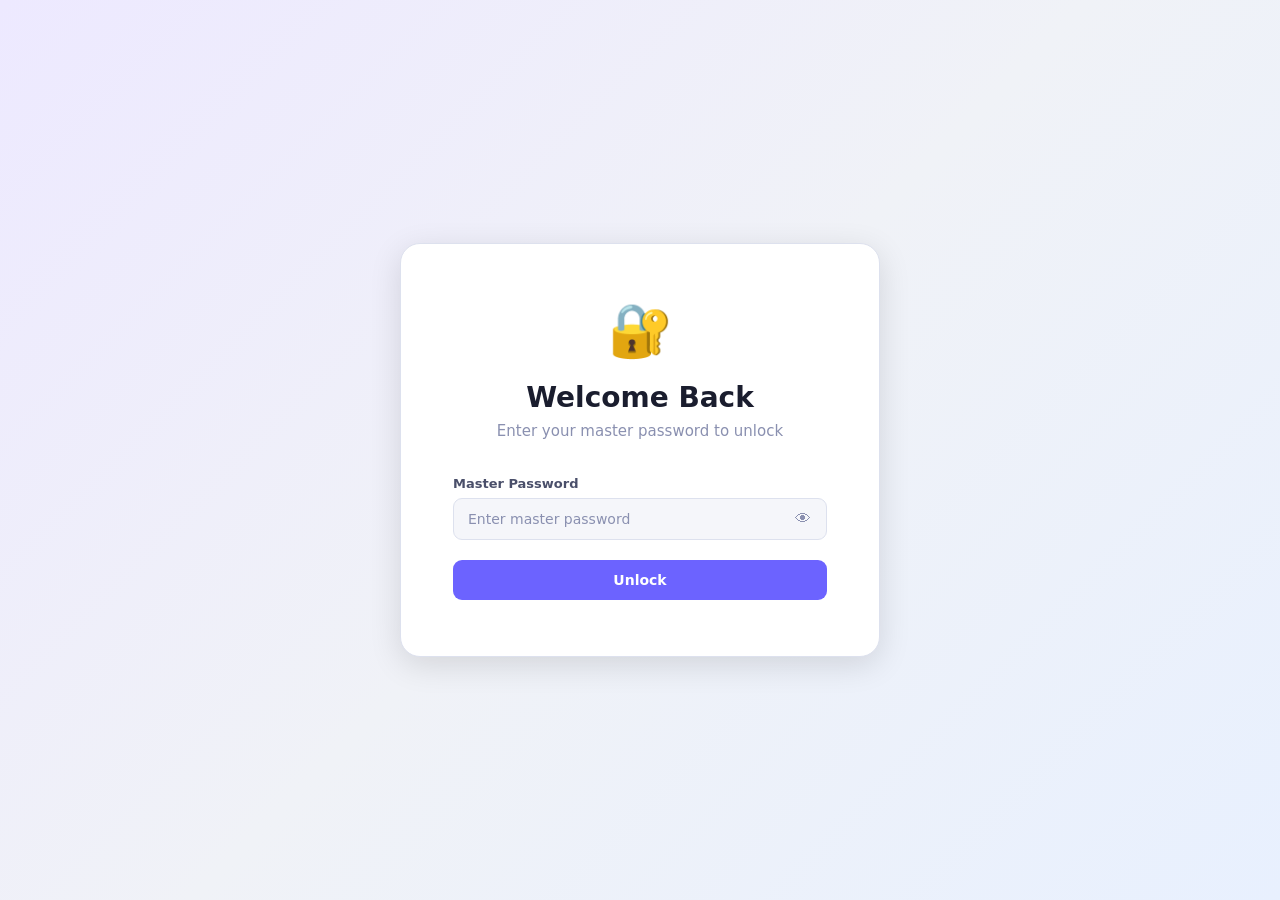
==== frontend/login/login.html @ 9bb3dfaf "Separation of concerns in code" ====
<!DOCTYPE html>
<html lang="en">
<head>
  <meta charset="UTF-8" />
  <meta name="viewport" content="width=device-width, initial-scale=1.0"/>
  <title>VaultKey — Login</title>
  <link rel="stylesheet" href="../shared/base.css" />
  <link rel="stylesheet" href="login.css" />
</head>
<body>

  <div class="login-page">
    <div class="login-card">

      <div class="login-logo">🔐</div>
      <h1 id="auth-title">Welcome Back</h1>
      <p id="auth-subtitle" class="subtitle">Enter your master password to unlock</p>

      <div class="form-group">
        <label for="master-password">Master Password</label>
        <div class="input-wrap">
          <input
            type="password"
            id="master-password"
            placeholder="Enter master password"
            autocomplete="current-password"
          />
          <button class="toggle-pw" onclick="toggleVisibility('master-password', this)">👁</button>
        </div>
      </div>

      <div class="form-group" id="confirm-group" style="display:none">
        <label for="confirm-password">Confirm Password</label>
        <div class="input-wrap">
          <input
            type="password"
            id="confirm-password"
            placeholder="Confirm master password"
          />
          <button class="toggle-pw" onclick="toggleVisibility('confirm-password', this)">👁</button>
        </div>
      </div>

      <div id="auth-error" class="error-msg" style="display:none"></div>

      <button id="auth-btn" class="btn btn-primary btn-full" onclick="handleAuth()">
        Unlock
      </button>

    </div>
  </div>

  <div id="toast" class="toast"></div>

  <script src="../shared/utils.js"></script>
  <script src="login.js"></script>
</body>
</html>
---- frontend/shared/base.css ----
/* ── Reset ───────────────────────────────────────────────────── */
*, *::before, *::after { box-sizing: border-box; margin: 0; padding: 0; }

/* ── Design Tokens ───────────────────────────────────────────── */
:root {
  --bg:          #f0f2f7;
  --surface:     #ffffff;
  --surface2:    #f5f6fa;
  --border:      #dde1ee;
  --border-focus:#6c63ff;
  --primary:     #6c63ff;
  --primary-h:   #5a52e0;
  --primary-lt:  #ede9ff;
  --danger:      #e05c5c;
  --danger-lt:   #fdeaea;
  --text:        #1a1d2e;
  --text-2:      #4a4f6a;
  --muted:       #8a90b0;
  --green:       #2e9e6b;
  --green-lt:    #e6f7f1;
  --radius:      12px;
  --shadow:      0 2px 12px rgba(0,0,0,0.08);
  --shadow-lg:   0 8px 32px rgba(0,0,0,0.12);
}

/* ── Base ────────────────────────────────────────────────────── */
body {
  font-family: 'Segoe UI', system-ui, sans-serif;
  background: var(--bg);
  color: var(--text);
  min-height: 100vh;
}

/* ── Buttons ─────────────────────────────────────────────────── */
.btn {
  border: none;
  border-radius: 9px;
  cursor: pointer;
  font-size: 14px;
  font-weight: 600;
  padding: 12px 22px;
  transition: background 0.15s, box-shadow 0.15s;
  font-family: inherit;
}
.btn-primary { background: var(--primary); color: #fff; }
.btn-primary:hover { background: var(--primary-h); box-shadow: 0 4px 14px rgba(108,99,255,0.35); }
.btn-ghost {
  background: transparent;
  border: 1.5px solid var(--border);
  color: var(--text-2);
}
.btn-ghost:hover { border-color: var(--text-2); color: var(--text); background: var(--surface2); }
.btn-danger { background: var(--danger); color: #fff; }
.btn-danger:hover { opacity: 0.88; }
.btn-full { width: 100%; }

/* ── Forms ───────────────────────────────────────────────────── */
.form-group { display: flex; flex-direction: column; gap: 7px; margin-bottom: 20px; }
.form-row { display: grid; grid-template-columns: 1fr 1fr; gap: 18px; }

label { font-size: 13px; font-weight: 600; color: var(--text-2); }

input[type="text"],
input[type="email"],
input[type="password"],
select,
textarea {
  background: var(--surface2);
  border: 1.5px solid var(--border);
  border-radius: 9px;
  color: var(--text);
  font-size: 14px;
  padding: 12px 14px;
  outline: none;
  width: 100%;
  transition: border-color 0.15s, box-shadow 0.15s;
  font-family: inherit;
}
input:focus, select:focus, textarea:focus {
  border-color: var(--border-focus);
  box-shadow: 0 0 0 3px rgba(108,99,255,0.12);
}
input::placeholder, textarea::placeholder { color: var(--muted); }
select option { background: var(--surface); color: var(--text); }
textarea { resize: vertical; }

.input-wrap { position: relative; display: flex; align-items: center; }
.input-wrap input { padding-right: 48px; }
.toggle-pw {
  position: absolute;
  right: 12px;
  background: transparent;
  border: none;
  cursor: pointer;
  font-size: 16px;
  padding: 4px;
  color: var(--muted);
}
.toggle-pw:hover { color: var(--text); }

.error-msg {
  background: var(--danger-lt);
  border: 1px solid rgba(224,92,92,0.3);
  border-radius: 9px;
  color: var(--danger);
  font-size: 13px;
  padding: 11px 14px;
  margin-bottom: 14px;
}

/* ── Modal ───────────────────────────────────────────────────── */
.modal-overlay {
  position: fixed; inset: 0;
  background: rgba(30,34,60,0.35);
  display: flex; align-items: center; justify-content: center;
  z-index: 100;
  backdrop-filter: blur(3px);
}
.modal {
  background: var(--surface);
  border: 1px solid var(--border);
  border-radius: 18px;
  width: 580px;
  max-width: 95vw;
  max-height: 90vh;
  overflow-y: auto;
  box-shadow: var(--shadow-lg);
}
.modal-sm { width: 400px; }
.modal-header {
  display: flex;
  align-items: center;
  justify-content: space-between;
  padding: 26px 28px 20px;
  border-bottom: 1px solid var(--border);
}
.modal-header h2 { font-size: 19px; font-weight: 700; }
.modal-close {
  background: transparent;
  border: none;
  color: var(--muted);
  cursor: pointer;
  font-size: 18px;
  padding: 4px 9px;
  border-radius: 7px;
}
.modal-close:hover { background: var(--surface2); color: var(--text); }
.modal-body { padding: 28px; }
.modal-footer {
  display: flex;
  justify-content: flex-end;
  gap: 12px;
  padding: 18px 28px;
  border-top: 1px solid var(--border);
}

/* ── Toast ───────────────────────────────────────────────────── */
.toast {
  position: fixed;
  bottom: 30px; right: 30px;
  background: var(--surface);
  border: 1px solid var(--border);
  border-radius: 10px;
  padding: 13px 22px;
  font-size: 14px;
  font-weight: 500;
  color: var(--text);
  box-shadow: var(--shadow-lg);
  opacity: 0;
  transform: translateY(10px);
  transition: opacity 0.2s, transform 0.2s;
  z-index: 200;
  pointer-events: none;
}
.toast.show { opacity: 1; transform: translateY(0); }
.toast.success { border-color: #a8ddc8; color: var(--green); background: var(--green-lt); }
.toast.error   { border-color: rgba(224,92,92,0.4); color: var(--danger); background: var(--danger-lt); }

/* ── Scrollbar ───────────────────────────────────────────────── */
::-webkit-scrollbar { width: 6px; }
::-webkit-scrollbar-track { background: transparent; }
::-webkit-scrollbar-thumb { background: var(--border); border-radius: 3px; }
::-webkit-scrollbar-thumb:hover { background: var(--muted); }
---- frontend/login/login.css ----
/* ── Login page layout ───────────────────────────────────────── */
body { overflow: hidden; }

.login-page {
  width: 100vw;
  height: 100vh;
  display: flex;
  align-items: center;
  justify-content: center;
  background: linear-gradient(135deg, #ede9ff 0%, #f0f2f7 50%, #e8f0fe 100%);
}

/* ── Card ────────────────────────────────────────────────────── */
.login-card {
  background: var(--surface);
  border: 1px solid var(--border);
  border-radius: 20px;
  padding: 56px 52px;
  width: 480px;
  box-shadow: var(--shadow-lg);
}

/* ── Logo & headings ─────────────────────────────────────────── */
.login-logo {
  font-size: 52px;
  text-align: center;
  margin-bottom: 20px;
}

.login-card h1 {
  text-align: center;
  font-size: 28px;
  font-weight: 700;
  margin-bottom: 8px;
  color: var(--text);
}

.subtitle {
  text-align: center;
  color: var(--muted);
  font-size: 15px;
  margin-bottom: 36px;
}
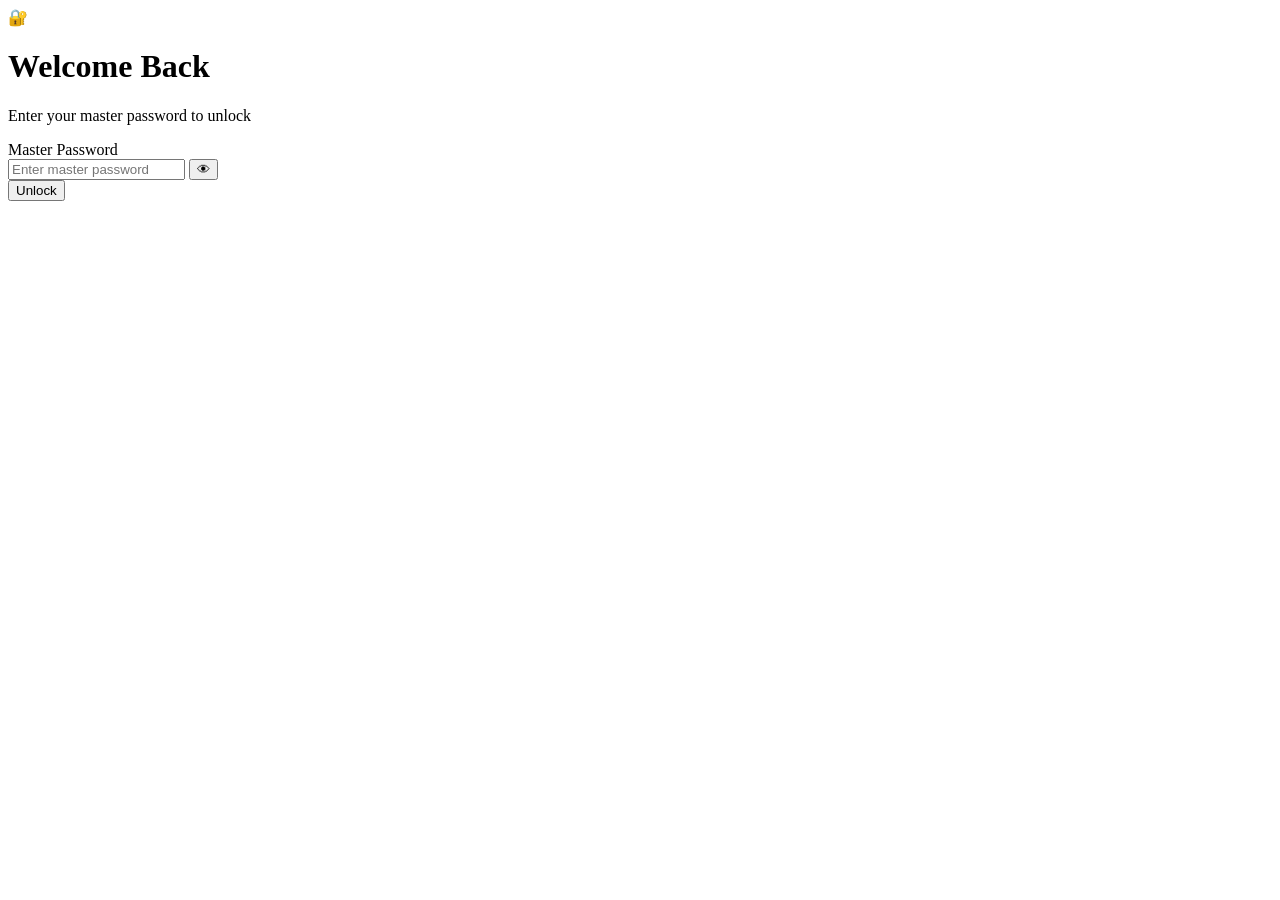
==== commit bb5e3439: "UI fixes and reset DB utility" ====
--- a/frontend/login/login.html
+++ b/frontend/login/login.html
@@ -4,8 +4,8 @@
   <meta charset="UTF-8" />
   <meta name="viewport" content="width=device-width, initial-scale=1.0"/>
   <title>VaultKey — Login</title>
-  <link rel="stylesheet" href="../shared/base.css" />
-  <link rel="stylesheet" href="login.css" />
+  <link rel="stylesheet" href="/shared/base.css" />
+  <link rel="stylesheet" href="/login/login.css" />
 </head>
 <body>
 
@@ -52,7 +52,7 @@
 
   <div id="toast" class="toast"></div>
 
-  <script src="../shared/utils.js"></script>
-  <script src="login.js"></script>
+  <script src="/shared/utils.js"></script>
+  <script src="/login/login.js"></script>
 </body>
 </html>
